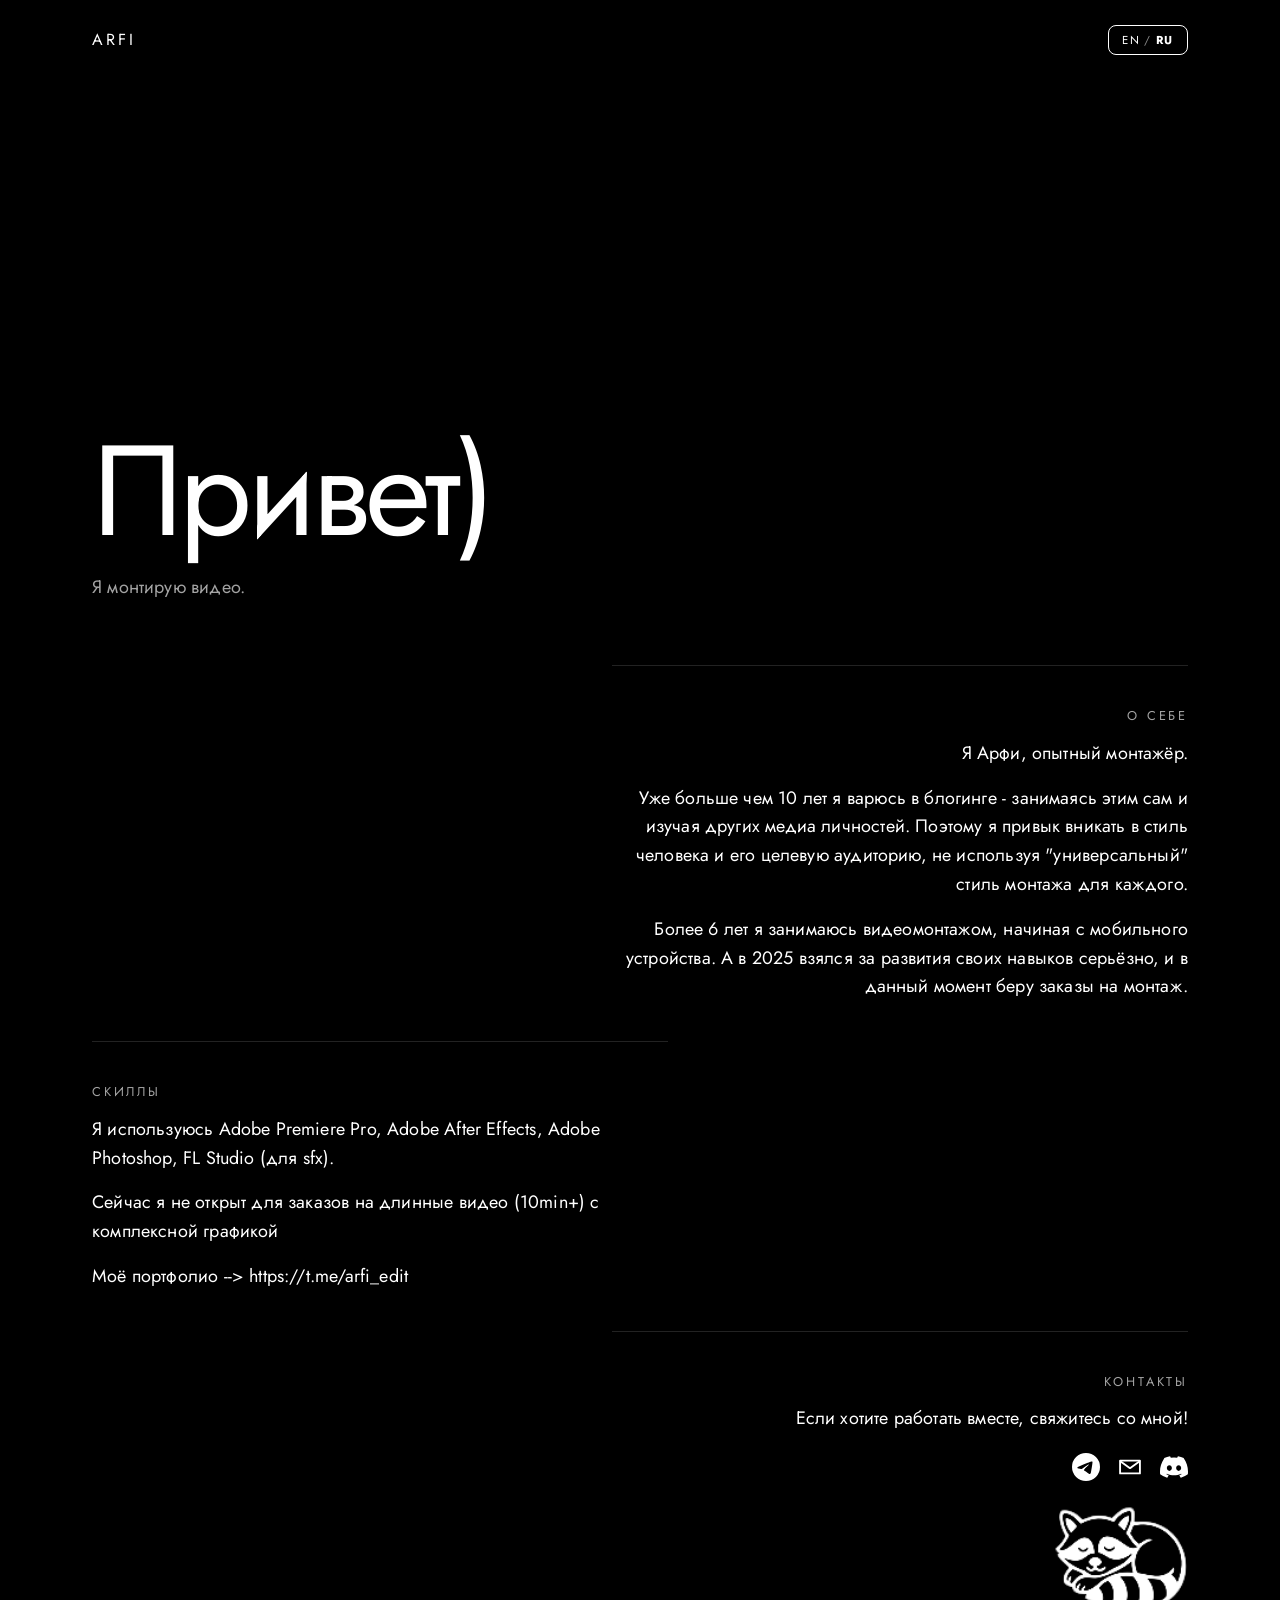
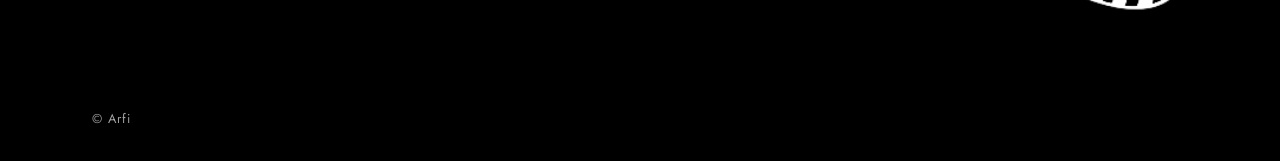
==== index.html @ 6ce57a62 "site" ====
<!DOCTYPE html>
<html lang="ru">
  <head>
    <meta charset="UTF-8" />
    <meta name="viewport" content="width=device-width, initial-scale=1.0" />
    <title>Arfi</title>
    <link rel="preconnect" href="https://fonts.googleapis.com" />
    <link rel="preconnect" href="https://fonts.gstatic.com" crossorigin />
    <link
      href="https://fonts.googleapis.com/css2?family=Jost:wght@400;700&display=swap"
      rel="stylesheet"
    />
    <link rel="stylesheet" href="styles.css" />
  </head>
  <body>
    <header class="site-header">
      <a class="logo" href="#">Arfi</a>
      <nav class="nav" aria-label="Language">
        <button
          type="button"
          class="lang-toggle"
          id="lang-toggle"
          aria-label="Language"
        >
          <span data-lang="en">EN</span>
          <span class="lang-sep" aria-hidden="true">/</span>
          <span data-lang="ru" class="is-active">RU</span>
        </button>
      </nav>
    </header>

    <main>
      <section class="hero">
        <h1 data-i18n="headline">Привет)</h1>
        <p class="lede" data-i18n="lede">Я монтирую видео.</p>
      </section>

      <section class="block align-end" id="about">
        <h2 data-i18n="aboutTitle">О себе</h2>
        <div data-i18n-paras="aboutBody">
          <p>Я Арфи, опытный монтажёр.</p>
          <p>
            Уже больше чем 10 лет я варюсь в блогинге - занимаясь этим сам и
            изучая других медиа личностей. Поэтому я привык вникать в стиль
            человека и его целевую аудиторию, не используя "универсальный" стиль
            монтажа для каждого.
          </p>
          <p>
            Более 6 лет я занимаюсь видеомонтажом, начиная с мобильного
            устройства. А в 2025 взялся за развития своих навыков серьёзно, и в
            данный момент беру заказы на монтаж.
          </p>
        </div>
      </section>

      <section class="block align-start" id="skills">
        <h2 data-i18n="skillsTitle">Скиллы</h2>
        <div data-i18n-paras="skillsBody">
          <p>
            Я используюсь Adobe Premiere Pro, Adobe After Effects, Adobe
            Photoshop, FL Studio (для sfx).
          </p>
          <p>
            Сейчас я не открыт для заказов на длинные видео (10min+) с
            комплексной графикой
          </p>
          <p>
            Моё портфолио --> <a href="https://t.me/arfi_edit">https://t.me/arfi_edit</a>
          </p>
        </div>
      </section>

      <section class="contact-card align-end" id="contact" data-i18n-attr="aria-label:contactsLabel" aria-label="Контакты">
        <h2 data-i18n="contactsTitle">Контакты</h2>
        <p class="contact-copy" data-i18n="contactsBody">
          Если хотите работать вместе, свяжитесь со мной!
        </p>
        <div class="contacts">
        <a
          class="icon-link"
          href="https://t.me/thenoiseofrain"
          target="_blank"
          rel="noopener noreferrer"
          data-i18n-attr="aria-label:telegramLabel"
          aria-label="Telegram"
        >
          <svg viewBox="0 0 24 24" aria-hidden="true">
            <path
              fill="currentColor"
              d="M11.944 0A12 12 0 0 0 0 12a12 12 0 0 0 12 12 12 12 0 0 0 12-12A12 12 0 0 0 12 0a12 12 0 0 0-.056 0zm4.962 7.224c.1-.002.321.023.465.14a.506.506 0 0 1 .171.325c.016.093.036.306.02.472-.18 1.898-.962 6.502-1.36 8.627-.168.9-.499 1.201-.82 1.23-.696.065-1.225-.46-1.9-.902-1.056-.693-1.653-1.124-2.678-1.8-1.185-.78-.417-1.21.258-1.91.177-.184 3.247-2.977 3.307-3.23.007-.032.014-.15-.056-.212s-.174-.041-.249-.024c-.106.024-1.793 1.14-5.061 3.345-.48.33-.913.49-1.302.48-.428-.008-1.252-.241-1.865-.44-.752-.245-1.349-.374-1.297-.789.027-.216.325-.437.893-.663 3.498-1.524 5.83-2.529 6.998-3.014 3.332-1.386 4.025-1.627 4.476-1.635z"
            />
          </svg>
        </a>
        <a
          class="icon-link"
          href="mailto:arrrfi1i@gmail.com"
          data-i18n-attr="aria-label:emailLabel"
          aria-label="Email"
        >
          <svg viewBox="0 0 24 24" aria-hidden="true">
            <path
              fill="none"
              stroke="currentColor"
              stroke-width="1.6"
              stroke-linejoin="round"
              d="M3.5 6.5h17v11h-17z"
            />
            <path
              fill="none"
              stroke="currentColor"
              stroke-width="1.6"
              stroke-linecap="round"
              stroke-linejoin="round"
              d="M4 7.2 12 13l8-5.8"
            />
          </svg>
        </a>
        <a
          class="icon-link"
          href="https://discord.com/users/1107231272473993296"
          target="_blank"
          rel="noopener noreferrer"
          data-i18n-attr="aria-label:discordLabel"
          aria-label="Discord"
        >
          <svg viewBox="0 0 24 24" aria-hidden="true">
            <path
              fill="currentColor"
              d="M20.317 4.37a19.8 19.8 0 0 0-4.885-1.515.074.074 0 0 0-.079.037c-.21.375-.444.864-.608 1.25a18.3 18.3 0 0 0-5.487 0 12.6 12.6 0 0 0-.617-1.25.077.077 0 0 0-.079-.037A19.7 19.7 0 0 0 3.677 4.37a.07.07 0 0 0-.032.027C.533 9.046-.32 13.58.099 18.057a.082.082 0 0 0 .031.057 19.9 19.9 0 0 0 5.993 3.03.078.078 0 0 0 .084-.028 14 14 0 0 0 1.226-1.994.076.076 0 0 0-.041-.106 13.1 13.1 0 0 1-1.872-.892.077.077 0 0 1-.008-.128 10.2 10.2 0 0 0 .372-.292.074.074 0 0 1 .077-.01c3.928 1.793 8.18 1.793 12.062 0a.074.074 0 0 1 .078.01c.12.098.246.198.373.292a.077.077 0 0 1-.006.127 12.3 12.3 0 0 1-1.873.892.077.077 0 0 0-.041.107c.36.698.772 1.362 1.225 1.993a.076.076 0 0 0 .084.028 19.8 19.8 0 0 0 6.002-3.03.077.077 0 0 0 .032-.054c.5-5.177-.838-9.674-3.549-13.66a.06.06 0 0 0-.031-.03zM8.02 15.331c-1.183 0-2.157-1.085-2.157-2.419 0-1.333.956-2.419 2.157-2.419 1.211 0 2.176 1.096 2.157 2.42 0 1.333-.956 2.418-2.157 2.418m7.975 0c-1.183 0-2.157-1.085-2.157-2.419 0-1.333.955-2.419 2.157-2.419 1.21 0 2.176 1.096 2.157 2.42 0 1.333-.946 2.418-2.157 2.418"
            />
          </svg>
        </a>
        </div>
        <img
          class="raccoon"
          src="raccoon.png"
          alt=""
          width="115"
          height="91"
        />
      </section>
    </main>

    <footer class="site-footer">
      <p data-i18n="footer">© Arfi</p>
    </footer>

    <script src="script.js"></script>
  </body>
</html>
---- styles.css ----
:root {
  color-scheme: dark;
  --bg: #000;
  --fg: #fff;
  --muted: #a3a3a3;
}

*,
*::before,
*::after {
  box-sizing: border-box;
}

html,
body {
  margin: 0;
  min-height: 100%;
}

body {
  background: var(--bg);
  color: var(--fg);
  font-family: Jost, sans-serif;
  font-size: 1.125rem;
  line-height: 1.6;
  letter-spacing: 0.01em;
}

a {
  color: inherit;
  text-decoration: none;
}

.site-header {
  display: flex;
  align-items: center;
  justify-content: space-between;
  padding: 1.5rem 1.75rem;
  max-width: 72rem;
  margin: 0 auto;
}

.logo {
  font-size: 1rem;
  letter-spacing: 0.18em;
  text-transform: uppercase;
}

.lang-toggle {
  appearance: none;
  display: inline-flex;
  align-items: center;
  gap: 0.35em;
  background: transparent;
  border: 1px solid var(--fg);
  border-radius: 0.5rem;
  color: var(--fg);
  cursor: pointer;
  font-family: inherit;
  font-size: 0.72rem;
  font-weight: 400;
  letter-spacing: 0.12em;
  padding: 0.4rem 0.85rem;
  text-transform: uppercase;
}

.lang-toggle:focus-visible {
  outline: 2px solid var(--fg);
  outline-offset: 3px;
}

.lang-toggle [data-lang] {
  font-weight: 400;
}

.lang-toggle [data-lang].is-active {
  font-weight: 700;
}

.lang-sep {
  font-weight: 400;
  opacity: 0.55;
}

main {
  max-width: 72rem;
  margin: 0 auto;
  padding: 4rem 1.75rem 6rem;
}

.hero {
  min-height: 58vh;
  display: flex;
  flex-direction: column;
  justify-content: flex-end;
  padding-bottom: 4rem;
}

h1 {
  margin: 0;
  font-size: clamp(3.5rem, 12vw, 8rem);
  font-weight: 400;
  letter-spacing: -0.04em;
  line-height: 0.9;
}

.lede {
  margin: 1.5rem 0 0;
  max-width: 28rem;
  color: var(--muted);
}

.block {
  border-top: 1px solid #222;
  padding: 2.5rem 0;
  max-width: 36rem;
}

.align-end {
  margin-left: auto;
  text-align: right;
}

.align-start {
  margin-right: auto;
  text-align: left;
}

h2 {
  margin: 0 0 0.75rem;
  font-size: 0.8rem;
  font-weight: 400;
  letter-spacing: 0.22em;
  text-transform: uppercase;
  color: var(--muted);
}

.block p {
  margin: 0;
}

.block p + p {
  margin-top: 1rem;
}

.contact-card {
  border-top: 1px solid #222;
  padding: 2.5rem 0 0;
  max-width: 36rem;
}

.contact-copy {
  margin: 0 0 1.25rem;
}

.contacts {
  display: flex;
  gap: 1rem;
  justify-content: flex-end;
}

.raccoon {
  display: block;
  margin: 1.5rem 0 0 auto;
  width: 8.5rem;
  height: auto;
  aspect-ratio: 115 / 91;
}

.icon-link {
  display: inline-flex;
  color: var(--fg);
  width: 1.75rem;
  height: 1.75rem;
}

.icon-link svg {
  width: 100%;
  height: 100%;
  display: block;
}

.icon-link:hover,
.icon-link:focus-visible {
  opacity: 0.55;
  outline: none;
}

.site-footer {
  max-width: 72rem;
  margin: 0 auto;
  padding: 0 1.75rem 2rem;
  color: var(--muted);
  font-size: 0.8rem;
  letter-spacing: 0.08em;
}

.site-footer p {
  margin: 0;
}
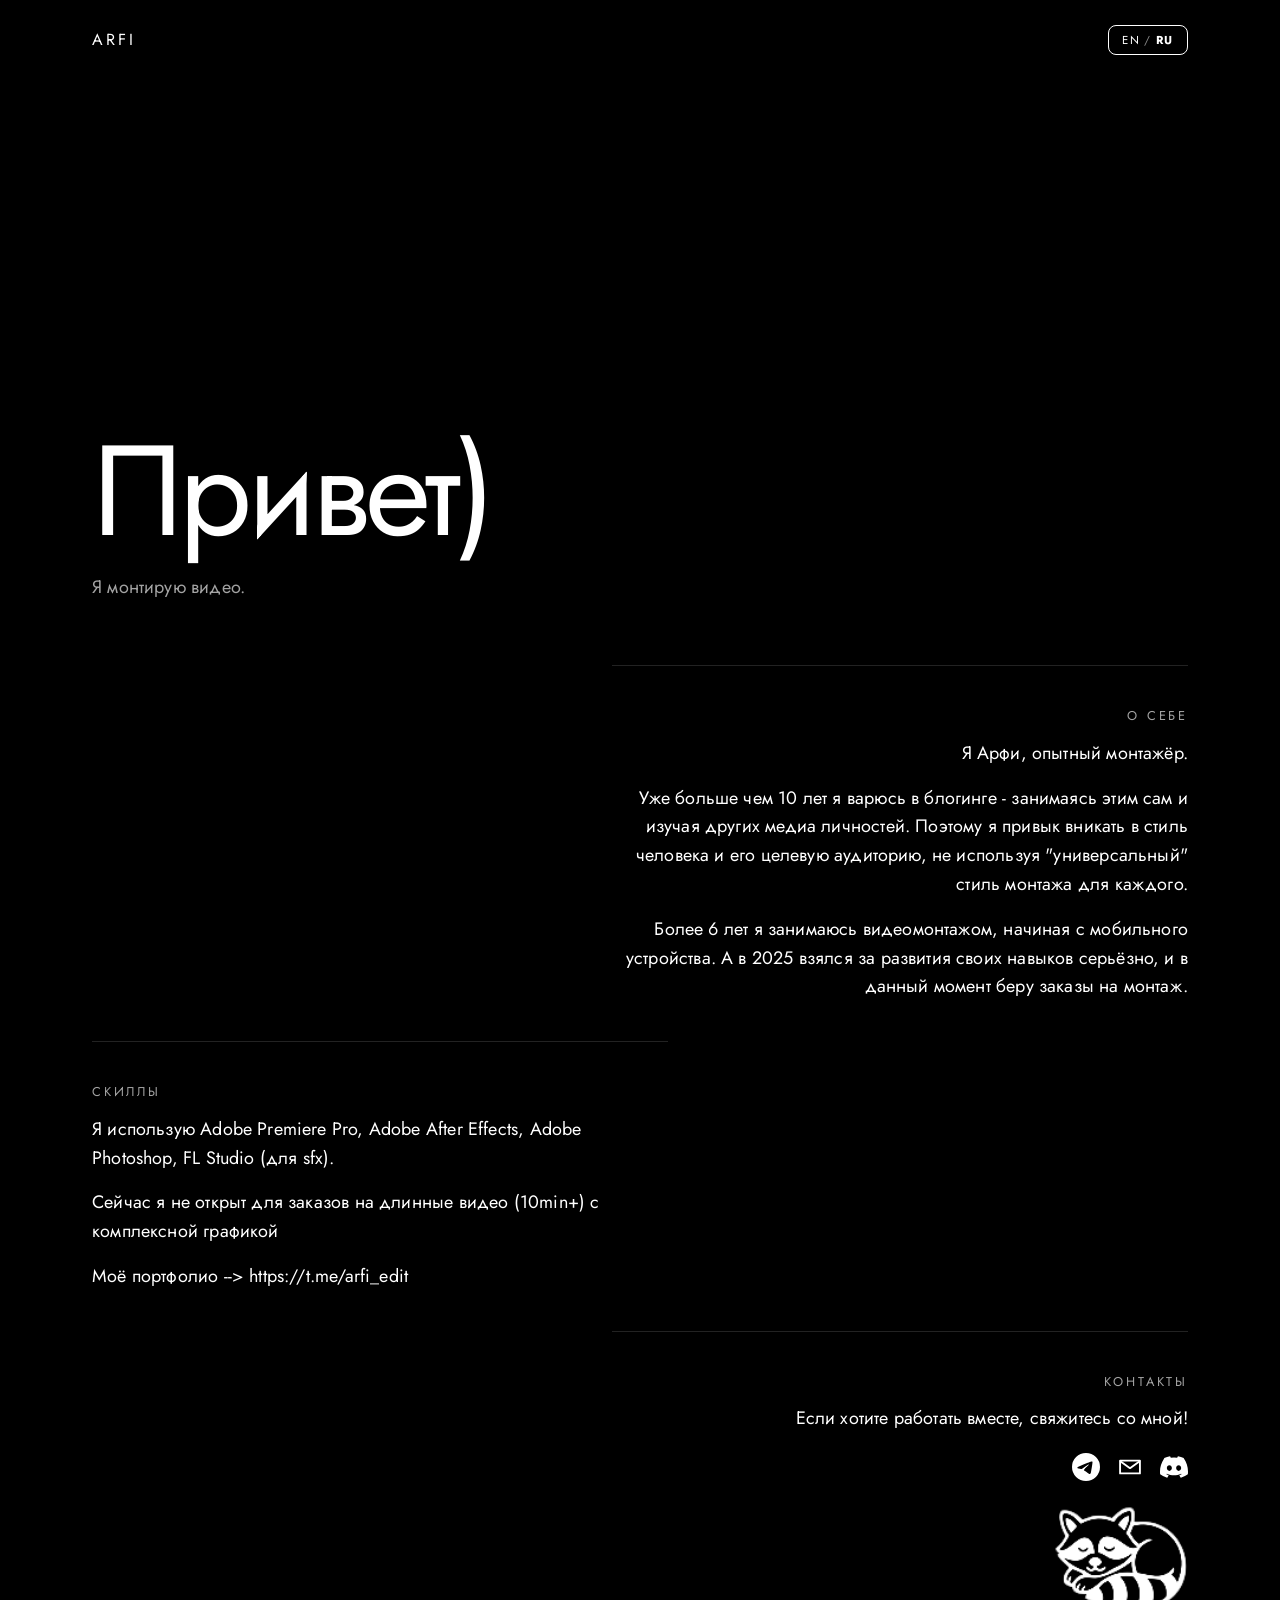
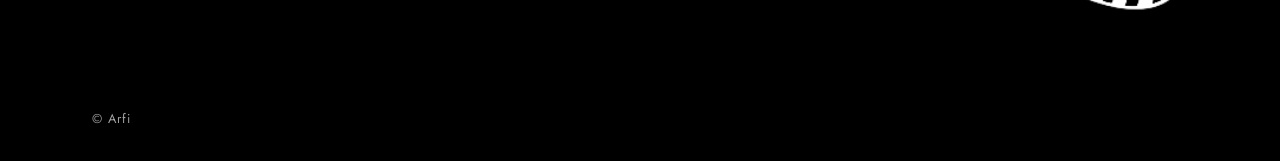
==== commit c2ae4f3b: "Update index.html" ====
--- a/index.html
+++ b/index.html
@@ -57,12 +57,8 @@
         <h2 data-i18n="skillsTitle">Скиллы</h2>
         <div data-i18n-paras="skillsBody">
           <p>
-            Я используюсь Adobe Premiere Pro, Adobe After Effects, Adobe
+            Я использую Adobe Premiere Pro, Adobe After Effects, Adobe
             Photoshop, FL Studio (для sfx).
-          </p>
-          <p>
-            Сейчас я не открыт для заказов на длинные видео (10min+) с
-            комплексной графикой
           </p>
           <p>
             Моё портфолио --> <a href="https://t.me/arfi_edit">https://t.me/arfi_edit</a>
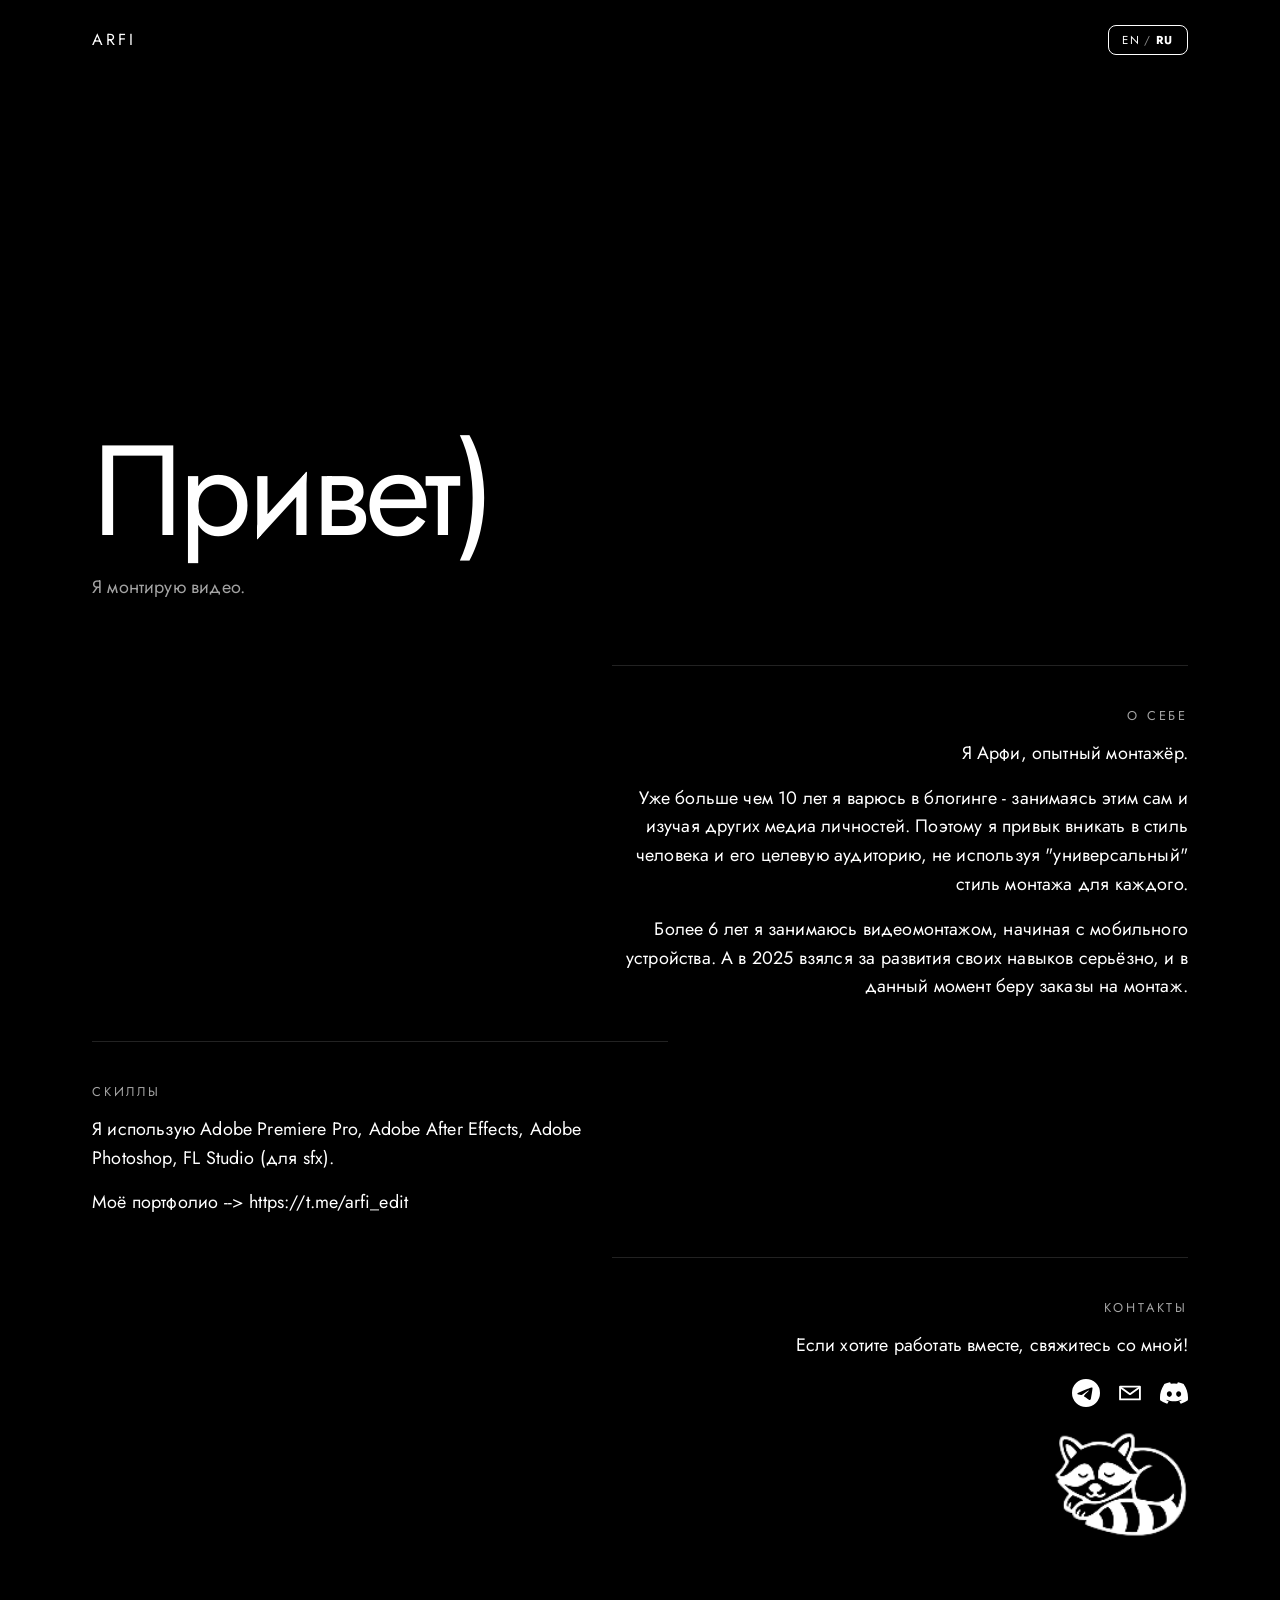
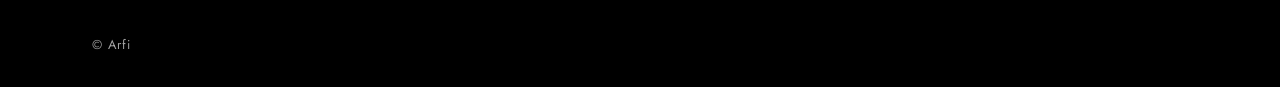
==== commit 2bc516d7: "Update index.html" ====
--- a/index.html
+++ b/index.html
@@ -41,13 +41,13 @@
           <p>Я Арфи, опытный монтажёр.</p>
           <p>
             Уже больше чем 10 лет я варюсь в блогинге - занимаясь этим сам и
-            изучая других медиа личностей. Поэтому я привык вникать в стиль
-            человека и его целевую аудиторию, не используя "универсальный" стиль
-            монтажа для каждого.
+            изучая других медиа персон. Поэтому я привык вникать в стиль
+            человека и его целевую аудиторию, не используя "универсальный" 
+            монтаж для каждого.
           </p>
           <p>
-            Более 6 лет я занимаюсь видеомонтажом, начиная с мобильного
-            устройства. А в 2025 взялся за развития своих навыков серьёзно, и в
+            Более 6 лет я занимаюсь видеомонтажом, начиная на мобильном
+            устройстве. В 2025 взялся за это серьёзно, и в
             данный момент беру заказы на монтаж.
           </p>
         </div>
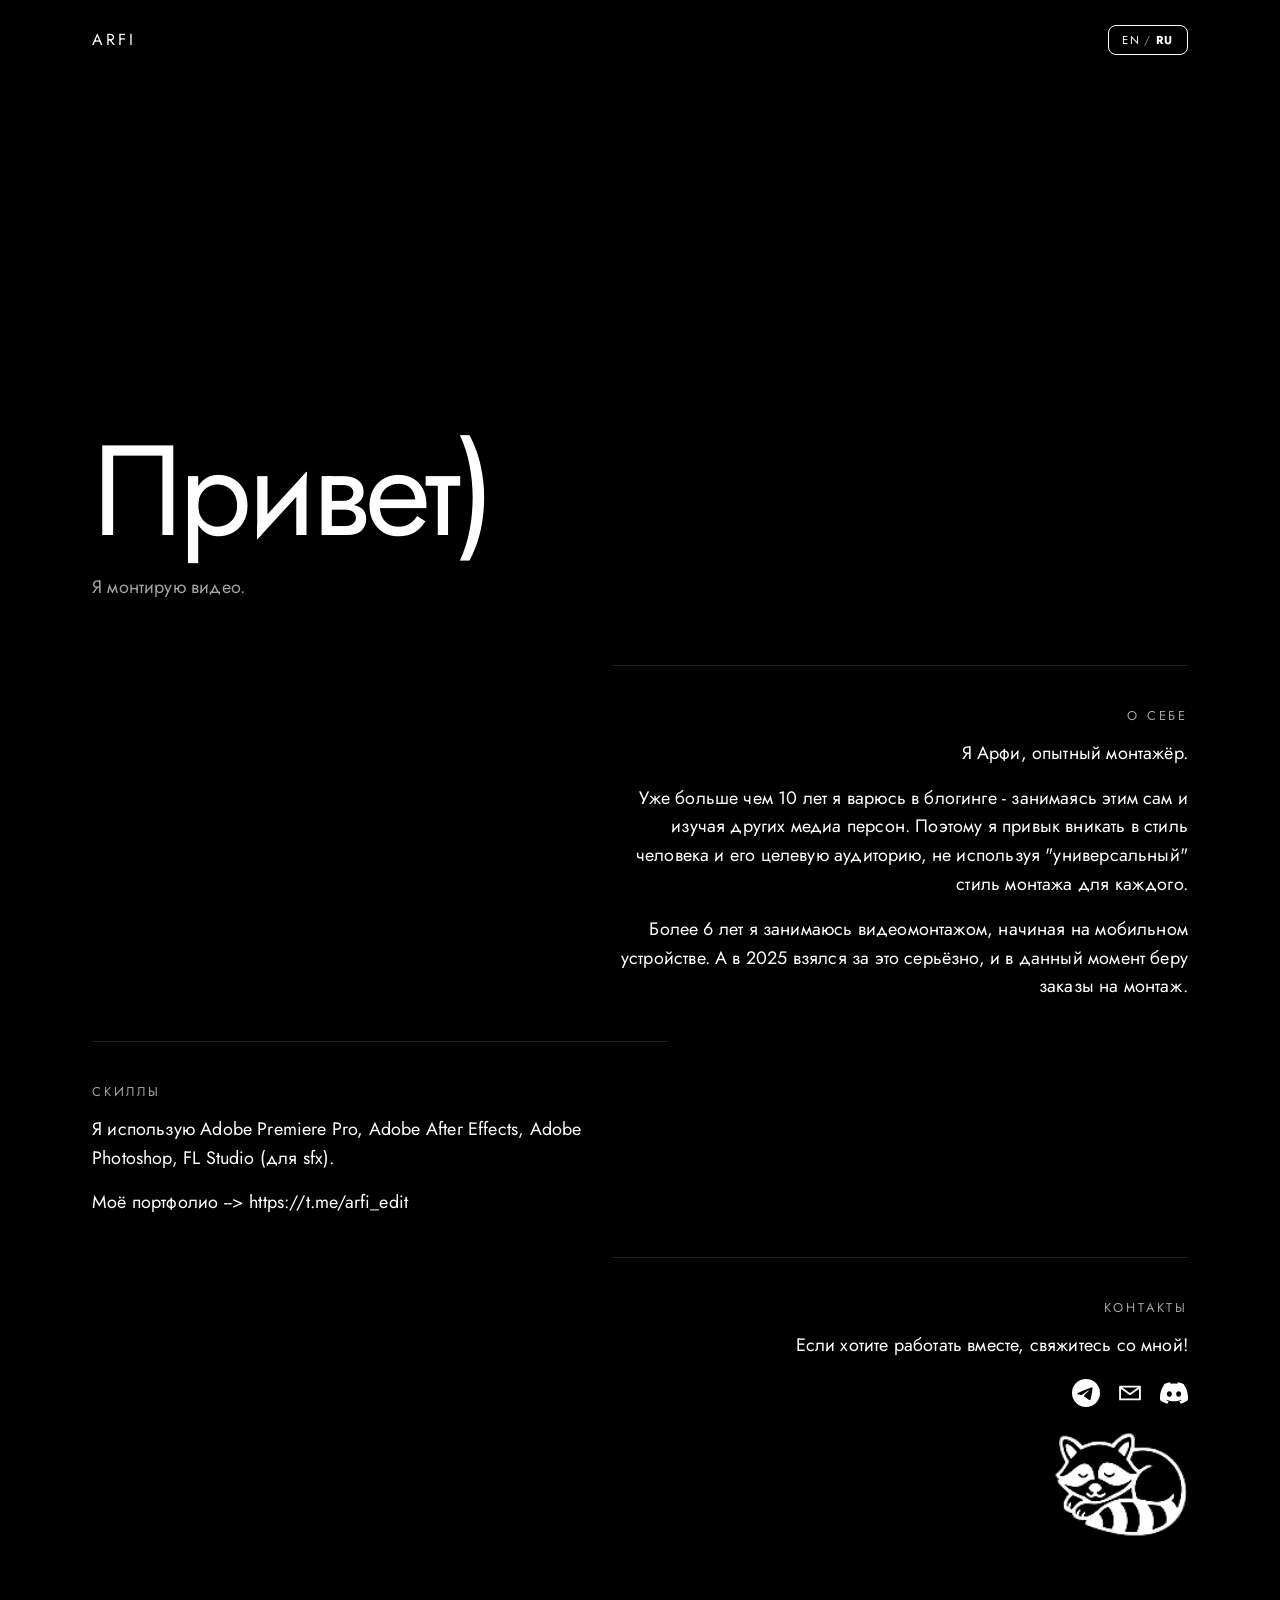
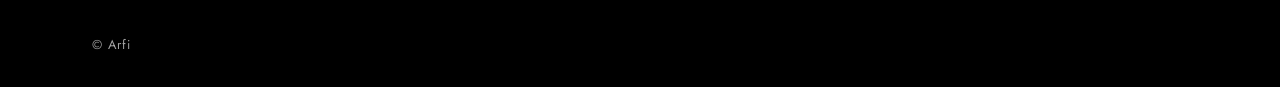
==== commit 6280f288: "Update index.html" ====
--- a/index.html
+++ b/index.html
@@ -74,7 +74,7 @@
         <div class="contacts">
         <a
           class="icon-link"
-          href="https://t.me/thenoiseofrain"
+          href="https://t.me/Arfi1i"
           target="_blank"
           rel="noopener noreferrer"
           data-i18n-attr="aria-label:telegramLabel"
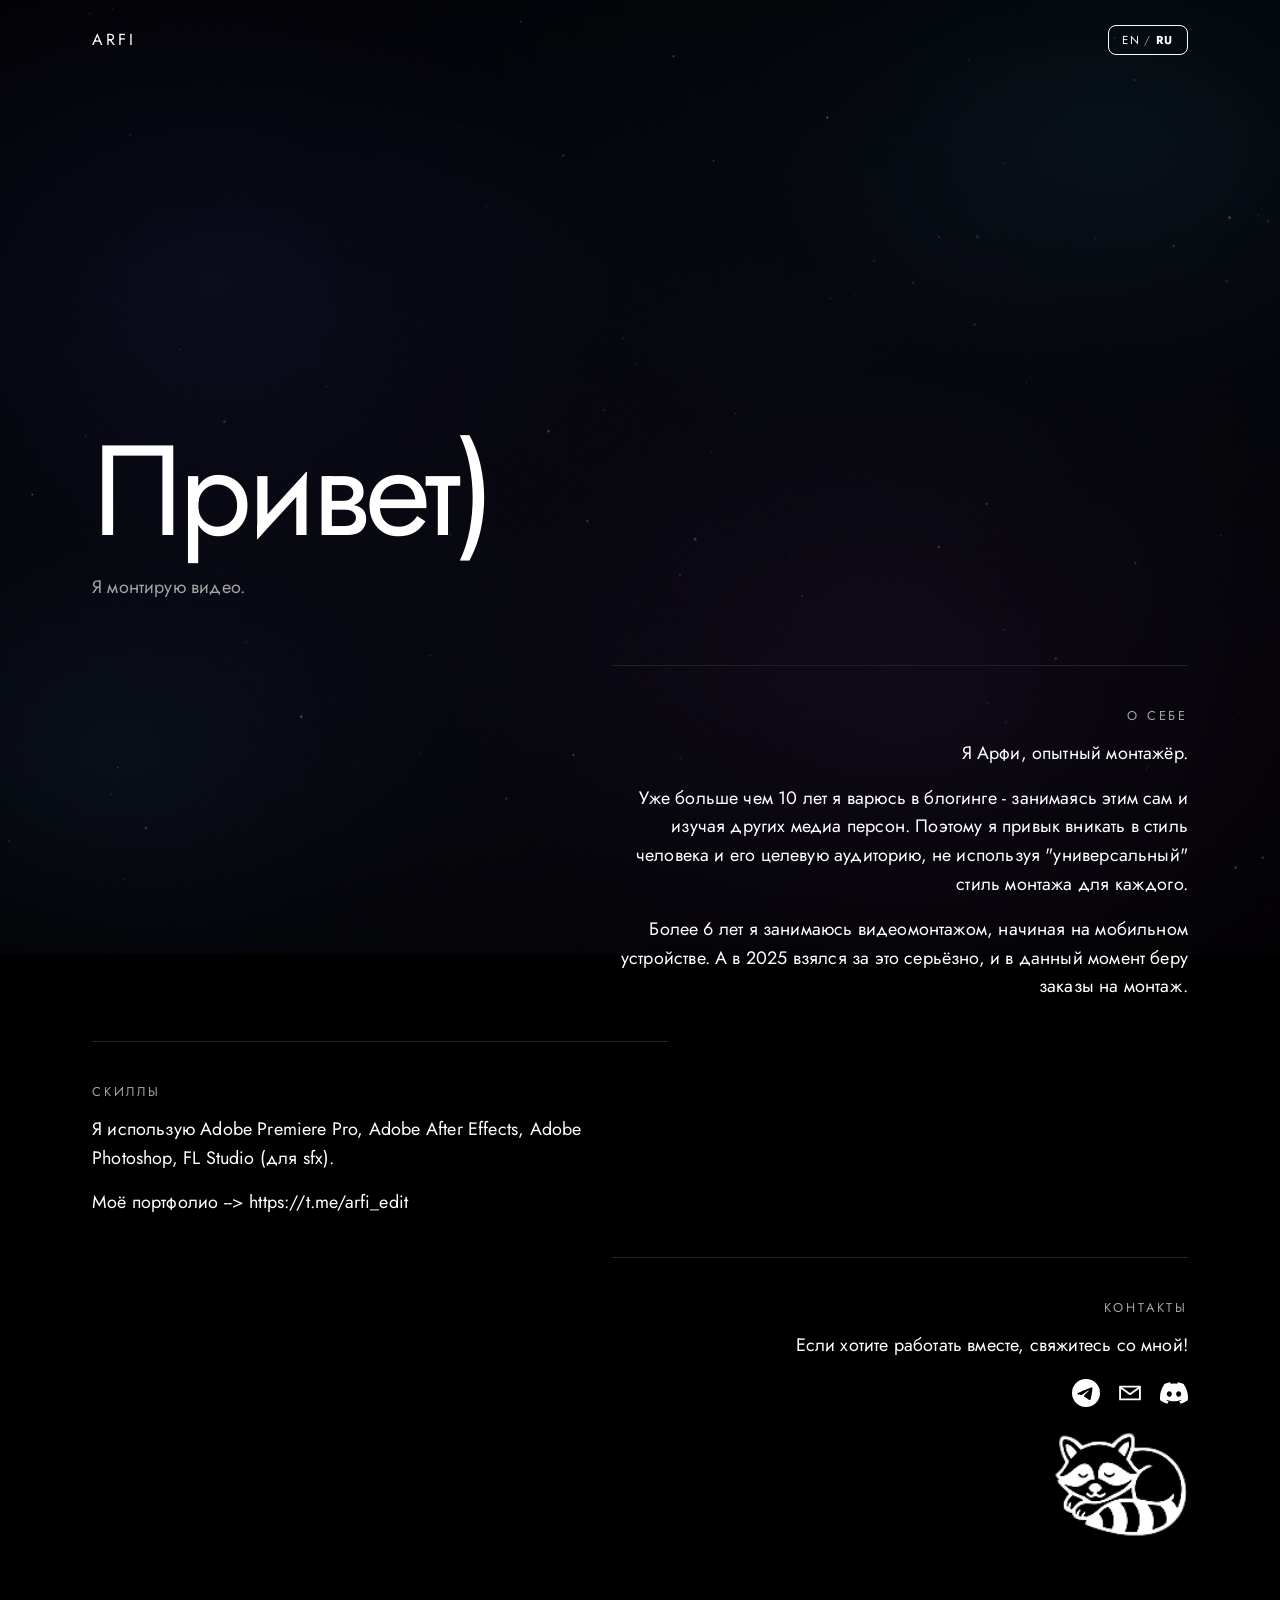
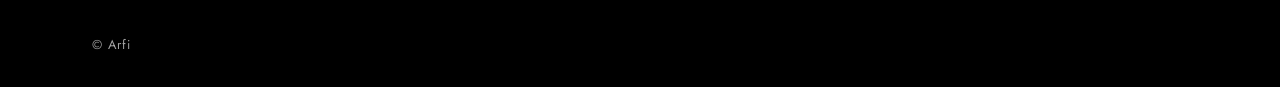
==== commit b61760ff: "Add subtle animated space dust and nebula fog background" ====
--- a/index.html
+++ b/index.html
@@ -11,8 +11,12 @@
       rel="stylesheet"
     />
     <link rel="stylesheet" href="styles.css" />
+    <script src="effects.js" defer></script>
   </head>
   <body>
+    <canvas id="fx-fog" class="fx" aria-hidden="true"></canvas>
+    <canvas id="fx-dust" class="fx" aria-hidden="true"></canvas>
+
     <header class="site-header">
       <a class="logo" href="#">Arfi</a>
       <nav class="nav" aria-label="Language">
--- a/styles.css
+++ b/styles.css
@@ -38,6 +38,34 @@
   padding: 1.5rem 1.75rem;
   max-width: 72rem;
   margin: 0 auto;
+  position: relative;
+  z-index: 1;
+}
+
+/* Ambient background: barely-there nebula + drifting dust */
+.fx {
+  position: fixed;
+  inset: 0;
+  width: 100%;
+  height: 100%;
+  pointer-events: none;
+  z-index: 0;
+}
+
+#fx-fog {
+  opacity: 0.38;
+  transform: scale(1.12);
+  transform-origin: center;
+}
+
+#fx-dust {
+  opacity: 0.85;
+}
+
+main,
+.site-footer {
+  position: relative;
+  z-index: 1;
 }
 
 .logo {
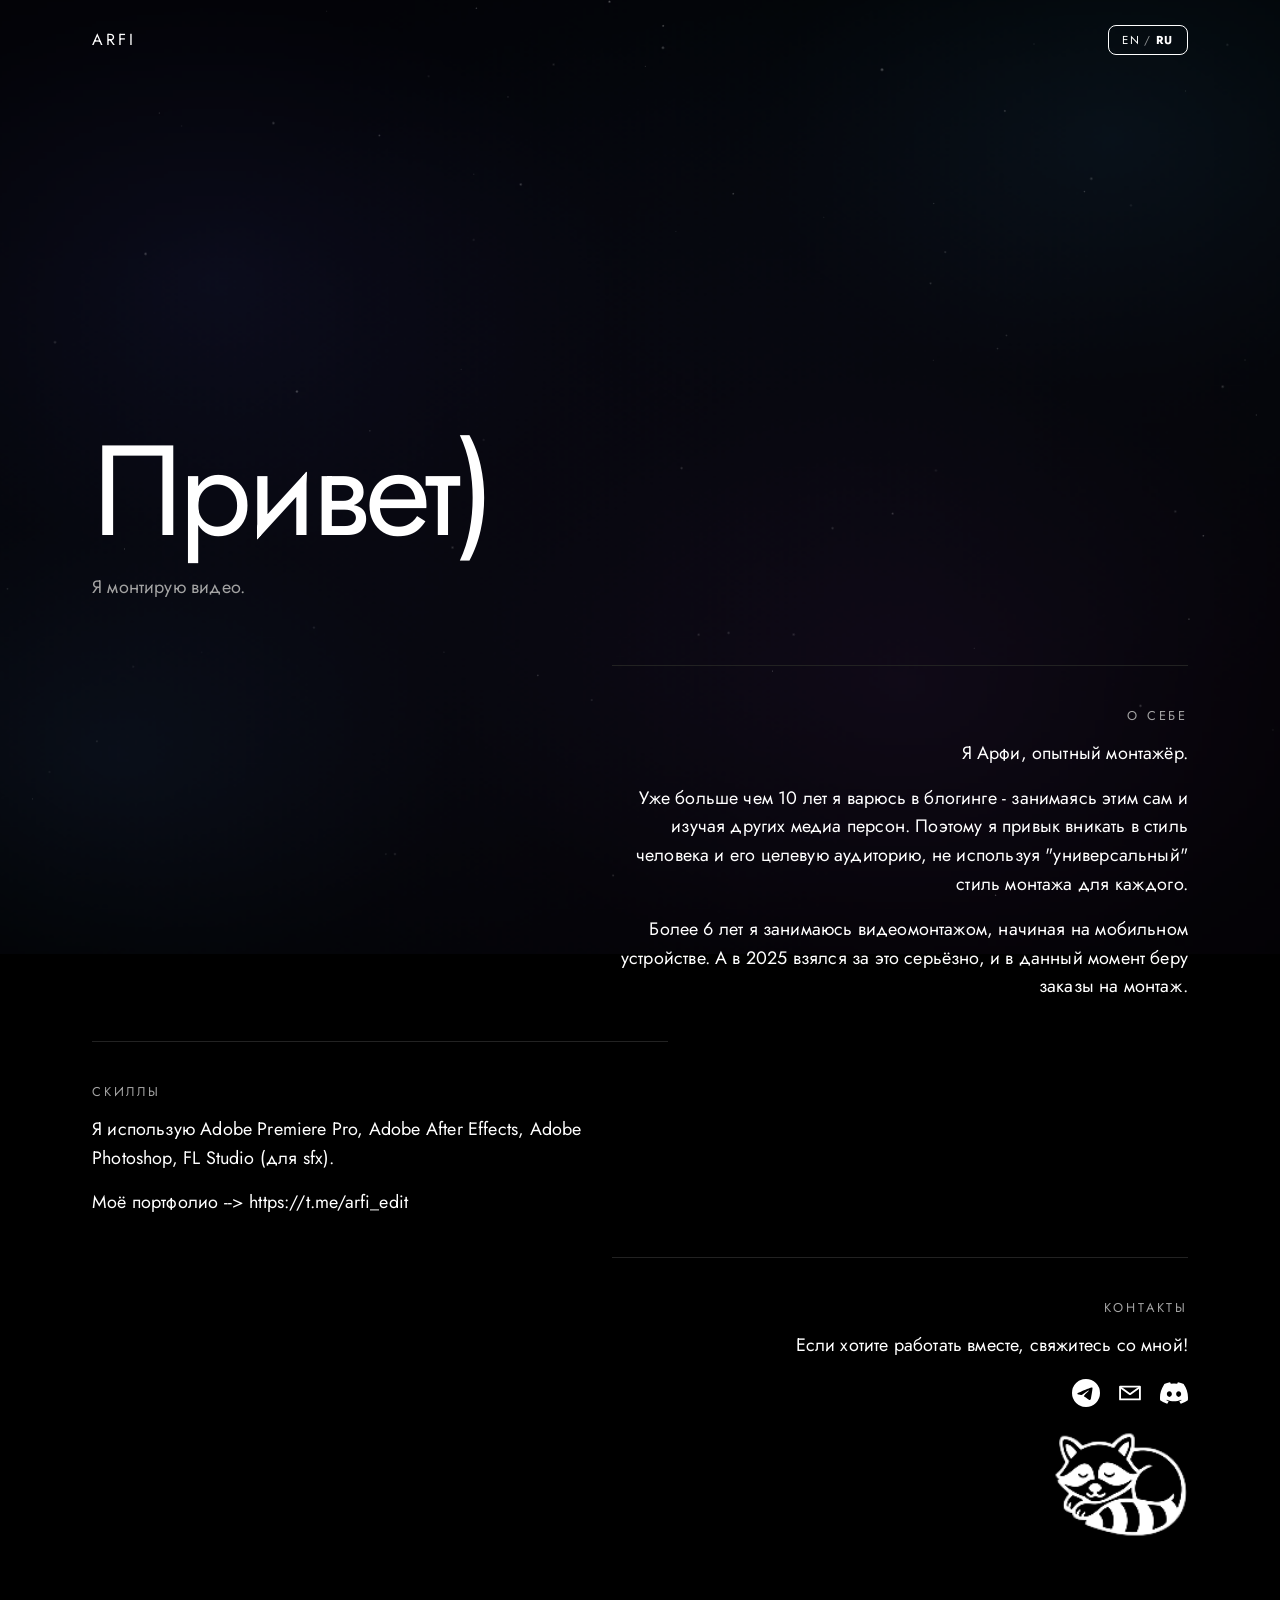
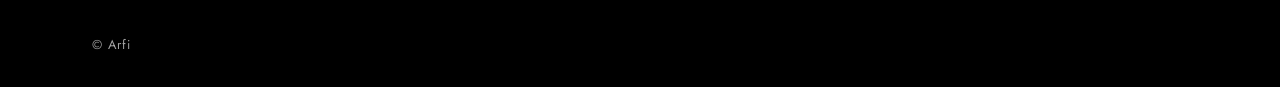
==== commit 53c3e74c: "Merge pull request #2 from Arf1i/feat/ambient-fog Feat/ambient fog" ====
--- a/index.html
+++ b/index.html
@@ -3,7 +3,25 @@
   <head>
     <meta charset="UTF-8" />
     <meta name="viewport" content="width=device-width, initial-scale=1.0" />
-    <title>Arfi</title>
+    <title>Arfi — видеомонтаж</title>
+    <meta
+      name="description"
+      content="Арфи — монтажёр видео. 6+ лет опыта, Adobe Premiere Pro, After Effects, Photoshop. Портфолио и приём заказов на монтаж."
+    />
+    <meta name="theme-color" content="#000000" />
+    <link rel="icon" href="raccoon.png" type="image/png" />
+
+    <meta property="og:type" content="website" />
+    <meta property="og:title" content="Arfi — видеомонтаж" />
+    <meta
+      property="og:description"
+      content="Арфи — монтажёр видео. 6+ лет опыта, Adobe Premiere Pro, After Effects, Photoshop. Портфолио и приём заказов на монтаж."
+    />
+    <meta property="og:image" content="raccoon.png" />
+    <meta property="og:locale" content="ru_RU" />
+    <meta property="og:locale:alternate" content="en_US" />
+    <meta name="twitter:card" content="summary" />
+
     <link rel="preconnect" href="https://fonts.googleapis.com" />
     <link rel="preconnect" href="https://fonts.gstatic.com" crossorigin />
     <link
